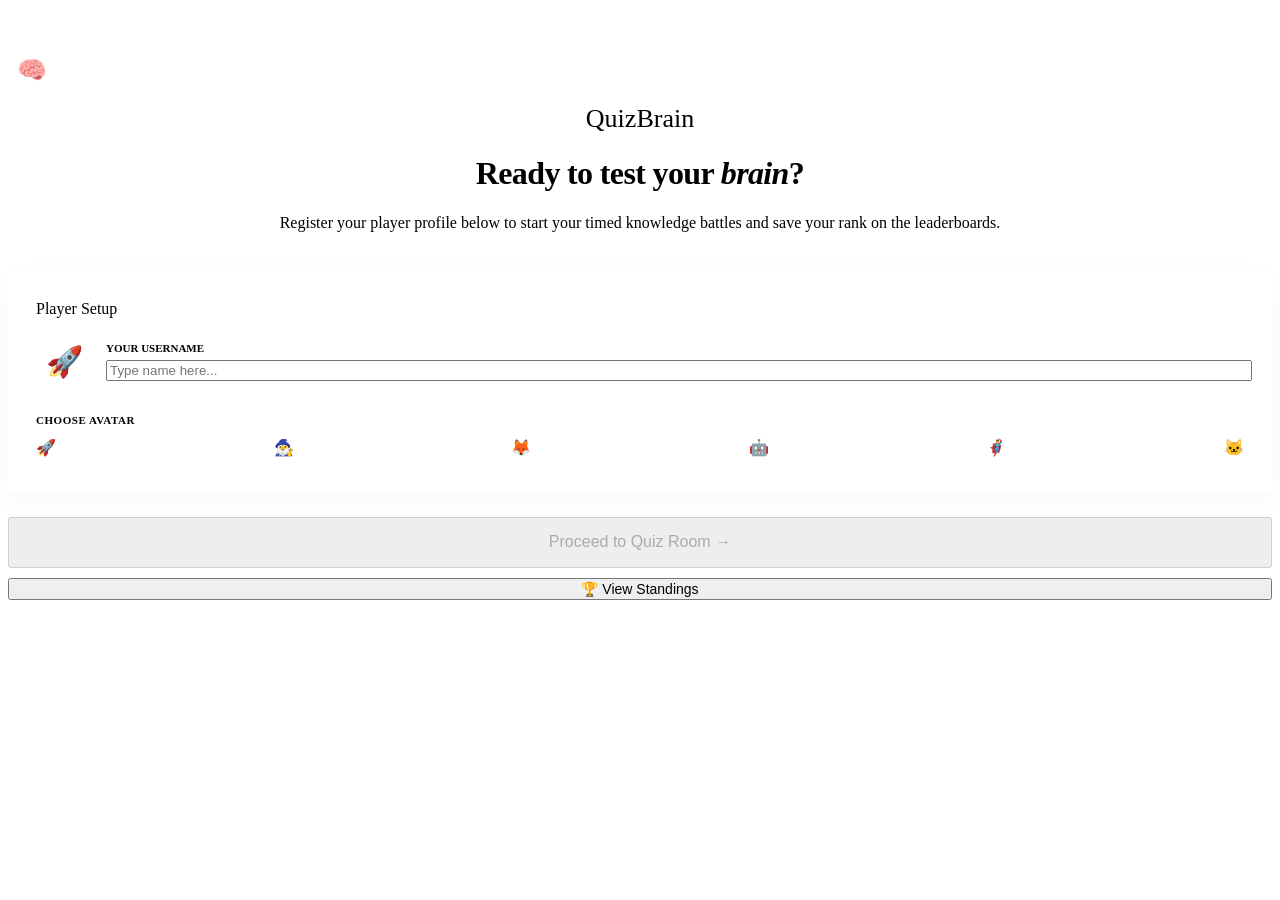
==== index.html @ e69dcc2c "index file" ====
<!DOCTYPE html>
<html lang="en">
<head>
  <meta charset="UTF-8" />
  <meta name="viewport" content="width=device-width, initial-scale=1.0" />
  <title>Welcome to QuizBrain</title>
  <link rel="preconnect" href="https://fonts.googleapis.com" />
  <link href="https://fonts.googleapis.com/css2?family=Sora:wght@400;500;600;700&display=swap" rel="stylesheet" />
  <link rel="stylesheet" href="style.css" />
</head>
<body>
  <div class="container" style="padding-top: 3rem;">
    <div style="text-align: center; margin-bottom: 2.5rem;">
      <div class="brand" style="justify-content: center; margin-bottom: 1rem;">
        <div class="brand-icon" style="width: 48px; height: 48px; font-size: 24px; border-radius: 12px;">🧠</div>
        <span class="brand-name" style="font-size: 26px;">QuizBrain</span>
      </div>
      <h1 class="hero-title" style="font-size: 32px; letter-spacing: -0.02em;">Ready to test your <em>brain</em>?</h1>
      <p class="hero-sub">Register your player profile below to start your timed knowledge battles and save your rank on the leaderboards.</p>
    </div>

    <div class="player-profile-card" style="background: var(--surface); border: 1.5px solid var(--border); border-radius: var(--radius); padding: 1.75rem; margin-bottom: 1.5rem; box-shadow: 0 8px 30px rgba(0,0,0,0.03);">
      <div class="section-label" style="margin-bottom: 1rem;">Player Setup</div>
      
      <div style="display: flex; gap: 14px; align-items: center; margin-bottom: 1.5rem;">
        <div id="selected-avatar-preview" style="font-size: 30px; width: 56px; height: 56px; border-radius: 12px; background: var(--bg); display: flex; align-items: center; justify-content: center; border: 1.5px solid var(--border); transition: background 0.15s;">🚀</div>
        <div style="flex: 1;">
          <label for="player-username" style="display: block; font-size: 11px; font-weight: 600; text-transform: uppercase; color: var(--text-secondary); margin-bottom: 6px;">Your Username</label>
          <input type="text" id="player-username" class="username-input" placeholder="Type name here..." style="width: 100%;" maxlength="15" oninput="validateInput()">
        </div>
      </div>

      <div style="font-size: 11px; font-weight: 600; text-transform: uppercase; letter-spacing: 0.05em; color: var(--text-secondary); margin-bottom: 0.75rem;">Choose Avatar</div>
      <div style="display: flex; gap: 8px; justify-content: space-between; margin-bottom: 0.5rem;">
        <span class="avatar-option active" data-avatar="🚀" onclick="selectAvatar('🚀')">🚀</span>
        <span class="avatar-option" data-avatar="🧙‍♂️" onclick="selectAvatar('🧙‍♂️')">🧙‍♂️</span>
        <span class="avatar-option" data-avatar="🦊" onclick="selectAvatar('🦊')">🦊</span>
        <span class="avatar-option" data-avatar="🤖" onclick="selectAvatar('🤖')">🤖</span>
        <span class="avatar-option" data-avatar="🦸‍♂️" onclick="selectAvatar('🦸‍♂️')">🦸‍♂️</span>
        <span class="avatar-option" data-avatar="🐱" onclick="selectAvatar('🐱')">🐱</span>
      </div>
    </div>

    <div style="text-align: center;">
      <button class="btn-primary" id="proceed-btn" style="width: 100%; justify-content: center; padding: 0.9rem; font-size: 16px;" onclick="registerPlayer()" disabled>
        Proceed to Quiz Room →
      </button>
      <button class="btn-outline" style="width: 100%; justify-content: center; margin-top: 10px; font-size: 14px;" onclick="location.href='leaderboard.html'">
        🏆 View Standings
      </button>
    </div>
  </div>

  <script>
    let selectedAvatar = '🚀';

    function selectAvatar(emoji) {
      selectedAvatar = emoji;
      document.querySelectorAll('.avatar-option').forEach(el => {
        if (el.getAttribute('data-avatar') === emoji) {
          el.classList.add('active');
        } else {
          el.classList.remove('active');
        }
      });
      const preview = document.getElementById('selected-avatar-preview');
      if (preview) preview.textContent = emoji;
    }

    function validateInput() {
      const username = document.getElementById('player-username').value.trim();
      const proceedBtn = document.getElementById('proceed-btn');
      proceedBtn.disabled = (username.length === 0);
    }

    function registerPlayer() {
      const usernameInput = document.getElementById('player-username');
      const username = usernameInput.value.trim();
      if (!username) {
        usernameInput.classList.add('shake');
        setTimeout(() => usernameInput.classList.remove('shake'), 400);
        return;
      }

      // Store player profile details
      const playerProfile = {
        name: username,
        avatar: selectedAvatar
      };
      
      localStorage.setItem('quizbrain_current_player', JSON.stringify(playerProfile));
      localStorage.setItem('quizbrain_last_username', username);
      localStorage.setItem('quizbrain_last_avatar', selectedAvatar);

      // Redirect to play room
      location.href = 'quiz.html';
    }

    // On startup
    window.onload = function() {
      const savedUser = localStorage.getItem('quizbrain_last_username') || '';
      const savedAvatar = localStorage.getItem('quizbrain_last_avatar') || '🚀';
      
      if (savedUser) {
        document.getElementById('player-username').value = savedUser;
        validateInput();
      }
      selectAvatar(savedAvatar);
    };
  </script>
</body>
</html>
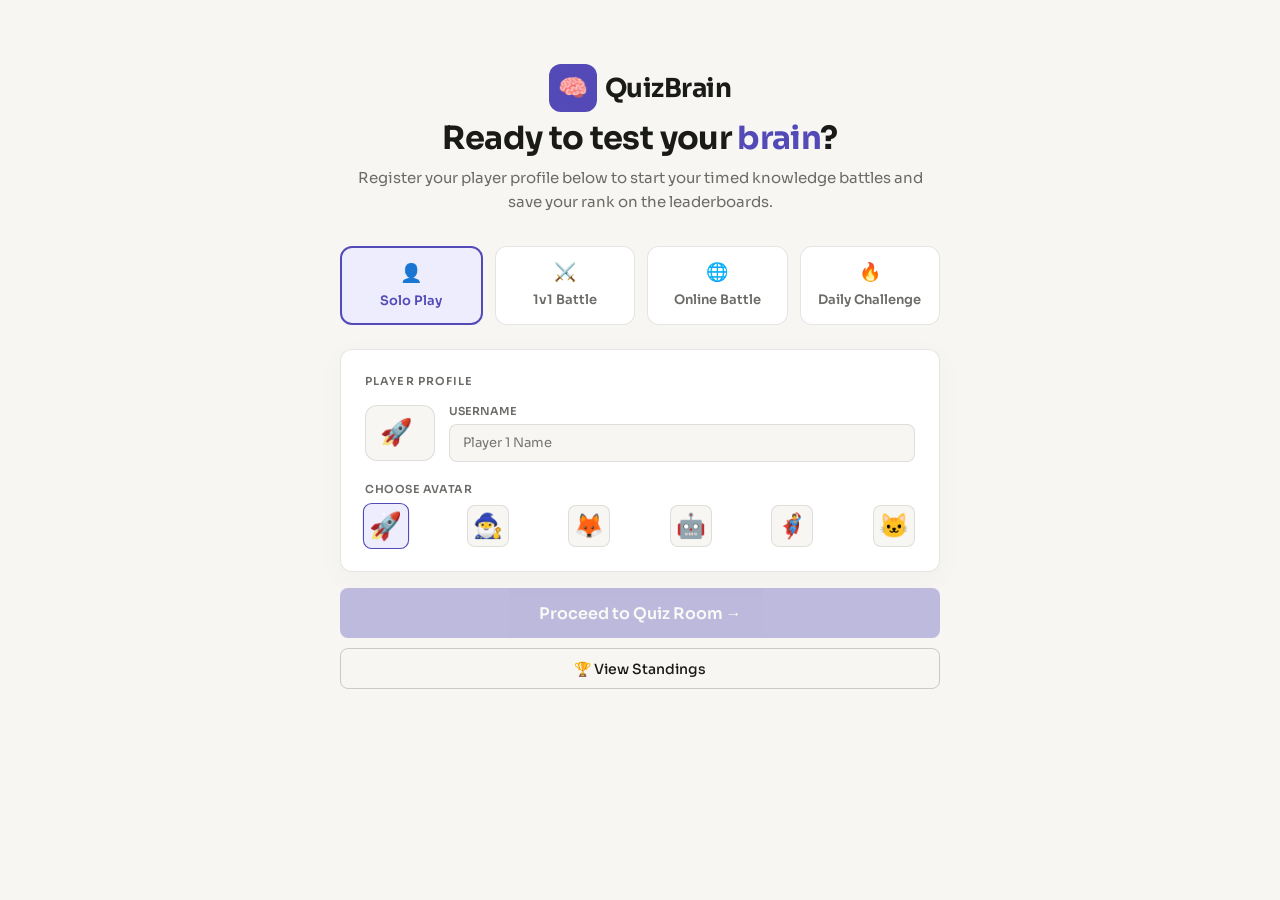
==== commit 32afb63d: "online quiz and daily challenge" ====
--- a/index.html
+++ b/index.html
@@ -9,35 +9,100 @@
   <link rel="stylesheet" href="style.css" />
 </head>
 <body>
-  <div class="container" style="padding-top: 3rem;">
-    <div style="text-align: center; margin-bottom: 2.5rem;">
-      <div class="brand" style="justify-content: center; margin-bottom: 1rem;">
+  <div class="container" style="padding-top: 2rem;">
+    <div style="text-align: center; margin-bottom: 2rem;">
+      <div class="brand" style="justify-content: center; margin-bottom: 0.5rem;">
         <div class="brand-icon" style="width: 48px; height: 48px; font-size: 24px; border-radius: 12px;">🧠</div>
         <span class="brand-name" style="font-size: 26px;">QuizBrain</span>
       </div>
       <h1 class="hero-title" style="font-size: 32px; letter-spacing: -0.02em;">Ready to test your <em>brain</em>?</h1>
-      <p class="hero-sub">Register your player profile below to start your timed knowledge battles and save your rank on the leaderboards.</p>
-    </div>
-
-    <div class="player-profile-card" style="background: var(--surface); border: 1.5px solid var(--border); border-radius: var(--radius); padding: 1.75rem; margin-bottom: 1.5rem; box-shadow: 0 8px 30px rgba(0,0,0,0.03);">
-      <div class="section-label" style="margin-bottom: 1rem;">Player Setup</div>
-      
-      <div style="display: flex; gap: 14px; align-items: center; margin-bottom: 1.5rem;">
-        <div id="selected-avatar-preview" style="font-size: 30px; width: 56px; height: 56px; border-radius: 12px; background: var(--bg); display: flex; align-items: center; justify-content: center; border: 1.5px solid var(--border); transition: background 0.15s;">🚀</div>
+      <p class="hero-sub" id="hero-sub">Register your player profile below to start your timed knowledge battles and save your rank on the leaderboards.</p>
+    </div>
+
+    <!-- GAME MODE SELECTOR -->
+    <div class="mode-selector">
+      <button class="mode-btn active" id="mode-solo" onclick="setGameMode('solo')">
+        <span style="font-size: 18px;">👤</span>
+        <span style="margin-top:2px;">Solo Play</span>
+      </button>
+      <button class="mode-btn" id="mode-battle" onclick="setGameMode('battle')">
+        <span style="font-size: 18px;">⚔️</span>
+        <span style="margin-top:2px;">1v1 Battle</span>
+      </button>
+      <button class="mode-btn" id="mode-online" onclick="setGameMode('online')">
+        <span style="font-size: 18px;">🌐</span>
+        <span style="margin-top:2px;">Online Battle</span>
+      </button>
+      <button class="mode-btn" id="mode-daily" onclick="setGameMode('daily')">
+        <span style="font-size: 18px;">🔥</span>
+        <span style="margin-top:2px;">Daily Challenge</span>
+      </button>
+    </div>
+
+    <!-- DAILY CHALLENGE SPECIAL CARD -->
+    <div id="daily-challenge-card" style="display: none; background: linear-gradient(135deg, var(--purple-light), var(--coral-light)); border: 2px solid var(--purple); border-radius: var(--radius); padding: 1.5rem; margin-bottom: 1.5rem; box-shadow: 0 8px 30px rgba(83, 74, 183, 0.08); position: relative; overflow: hidden;">
+      <div class="daily-floating-emoji">🔥</div>
+      <div style="display:flex; justify-content:space-between; align-items:flex-start; margin-bottom:0.75rem; position: relative; z-index: 2;">
+        <span style="font-size: 11px; font-weight: 700; text-transform: uppercase; letter-spacing: 0.08em; color: var(--purple-dark); background: rgba(83, 74, 183, 0.15); padding: 4px 10px; border-radius: 20px;">Today's Challenge</span>
+        <span id="daily-status-badge" class="status-badge available">🟢 Available</span>
+      </div>
+      <h3 style="font-size: 18px; font-weight: 700; color: var(--text); margin-bottom: 0.5rem; position: relative; z-index: 2;" id="daily-card-title">Loading Daily Challenge...</h3>
+      <p style="font-size: 12px; color: var(--text-secondary); line-height: 1.45; margin-bottom: 1rem; position: relative; z-index: 2;">Test your brain in today's locked daily battle! 5 specific questions. Only one attempt is permitted. Scores will be posted to the standings.</p>
+      
+      <div id="daily-stats-summary" style="display:none; background:rgba(255,255,255,0.7); border-radius:var(--radius-sm); padding:0.75rem; border:1px solid var(--border); font-size:12px; position: relative; z-index: 2;">
+        <!-- Daily challenge results will be shown here if completed -->
+      </div>
+    </div>
+
+    <!-- PLAYER 1 PROFILE CARD -->
+    <div class="player-profile-card" id="p1-card" style="background: var(--surface); border: 1.5px solid var(--border); border-radius: var(--radius); padding: 1.5rem; margin-bottom: 1rem; box-shadow: 0 8px 30px rgba(0,0,0,0.03);">
+      <div class="section-label" id="p1-label" style="margin-bottom: 1rem;">Player Profile</div>
+      
+      <div style="display: flex; gap: 14px; align-items: center; margin-bottom: 1.25rem;">
+        <div id="p1-avatar-preview" style="font-size: 26px; min-width: 56px; height: 56px; padding: 0 14px; border-radius: 12px; background: var(--bg); display: flex; align-items: center; justify-content: center; gap: 8px; border: 1.5px solid var(--border); transition: all 0.15s; font-weight: 600;">
+          <span id="p1-preview-emoji">🚀</span>
+          <span id="p1-preview-name" style="color: var(--purple); font-size: 14px;"></span>
+        </div>
         <div style="flex: 1;">
-          <label for="player-username" style="display: block; font-size: 11px; font-weight: 600; text-transform: uppercase; color: var(--text-secondary); margin-bottom: 6px;">Your Username</label>
-          <input type="text" id="player-username" class="username-input" placeholder="Type name here..." style="width: 100%;" maxlength="15" oninput="validateInput()">
+          <label for="p1-username" style="display: block; font-size: 11px; font-weight: 600; text-transform: uppercase; color: var(--text-secondary); margin-bottom: 6px;">Username</label>
+          <input type="text" id="p1-username" class="username-input" placeholder="Player 1 Name" style="width: 100%;" maxlength="15" oninput="validateInput()">
         </div>
       </div>
 
-      <div style="font-size: 11px; font-weight: 600; text-transform: uppercase; letter-spacing: 0.05em; color: var(--text-secondary); margin-bottom: 0.75rem;">Choose Avatar</div>
-      <div style="display: flex; gap: 8px; justify-content: space-between; margin-bottom: 0.5rem;">
-        <span class="avatar-option active" data-avatar="🚀" onclick="selectAvatar('🚀')">🚀</span>
-        <span class="avatar-option" data-avatar="🧙‍♂️" onclick="selectAvatar('🧙‍♂️')">🧙‍♂️</span>
-        <span class="avatar-option" data-avatar="🦊" onclick="selectAvatar('🦊')">🦊</span>
-        <span class="avatar-option" data-avatar="🤖" onclick="selectAvatar('🤖')">🤖</span>
-        <span class="avatar-option" data-avatar="🦸‍♂️" onclick="selectAvatar('🦸‍♂️')">🦸‍♂️</span>
-        <span class="avatar-option" data-avatar="🐱" onclick="selectAvatar('🐱')">🐱</span>
+      <div style="font-size: 11px; font-weight: 600; text-transform: uppercase; letter-spacing: 0.05em; color: var(--text-secondary); margin-bottom: 0.6rem;">Choose Avatar</div>
+      <div style="display: flex; gap: 8px; justify-content: space-between;">
+        <span class="avatar-option p1-opt active" data-avatar="🚀" onclick="selectAvatar(1, '🚀')">🚀</span>
+        <span class="avatar-option p1-opt" data-avatar="🧙‍♂️" onclick="selectAvatar(1, '🧙‍♂️')">🧙‍♂️</span>
+        <span class="avatar-option p1-opt" data-avatar="🦊" onclick="selectAvatar(1, '🦊')">🦊</span>
+        <span class="avatar-option p1-opt" data-avatar="🤖" onclick="selectAvatar(1, '🤖')">🤖</span>
+        <span class="avatar-option p1-opt" data-avatar="🦸‍♂️" onclick="selectAvatar(1, '🦸‍♂️')">🦸‍♂️</span>
+        <span class="avatar-option p1-opt" data-avatar="🐱" onclick="selectAvatar(1, '🐱')">🐱</span>
+      </div>
+    </div>
+
+    <!-- PLAYER 2 PROFILE CARD -->
+    <div class="player-profile-card" id="p2-card" style="display: none; background: var(--surface); border: 1.5px solid var(--border); border-radius: var(--radius); padding: 1.5rem; margin-bottom: 1.5rem; box-shadow: 0 8px 30px rgba(0,0,0,0.03);">
+      <div class="section-label" style="margin-bottom: 1rem; color: var(--coral);">Player 2 Profile</div>
+      
+      <div style="display: flex; gap: 14px; align-items: center; margin-bottom: 1.25rem;">
+        <div id="p2-avatar-preview" style="font-size: 26px; min-width: 56px; height: 56px; padding: 0 14px; border-radius: 12px; background: var(--bg); display: flex; align-items: center; justify-content: center; gap: 8px; border: 1.5px solid var(--border); transition: all 0.15s; font-weight: 600;">
+          <span id="p2-preview-emoji">🦊</span>
+          <span id="p2-preview-name" style="color: var(--coral); font-size: 14px;"></span>
+        </div>
+        <div style="flex: 1;">
+          <label for="p2-username" style="display: block; font-size: 11px; font-weight: 600; text-transform: uppercase; color: var(--text-secondary); margin-bottom: 6px;">Username</label>
+          <input type="text" id="p2-username" class="username-input" placeholder="Player 2 Name" style="width: 100%;" maxlength="15" oninput="validateInput()">
+        </div>
+      </div>
+
+      <div style="font-size: 11px; font-weight: 600; text-transform: uppercase; letter-spacing: 0.05em; color: var(--text-secondary); margin-bottom: 0.6rem;">Choose Avatar</div>
+      <div style="display: flex; gap: 8px; justify-content: space-between;">
+        <span class="avatar-option p2-opt" data-avatar="🚀" onclick="selectAvatar(2, '🚀')">🚀</span>
+        <span class="avatar-option p2-opt" data-avatar="🧙‍♂️" onclick="selectAvatar(2, '🧙‍♂️')">🧙‍♂️</span>
+        <span class="avatar-option p2-opt active" data-avatar="🦊" onclick="selectAvatar(2, '🦊')">🦊</span>
+        <span class="avatar-option p2-opt" data-avatar="🤖" onclick="selectAvatar(2, '🤖')">🤖</span>
+        <span class="avatar-option p2-opt" data-avatar="🦸‍♂️" onclick="selectAvatar(2, '🦸‍♂️')">🦸‍♂️</span>
+        <span class="avatar-option p2-opt" data-avatar="🐱" onclick="selectAvatar(2, '🐱')">🐱</span>
       </div>
     </div>
 
@@ -52,60 +117,268 @@
   </div>
 
   <script>
-    let selectedAvatar = '🚀';
-
-    function selectAvatar(emoji) {
-      selectedAvatar = emoji;
-      document.querySelectorAll('.avatar-option').forEach(el => {
-        if (el.getAttribute('data-avatar') === emoji) {
-          el.classList.add('active');
+    let gameMode = 'solo';
+    let p1Avatar = '🚀';
+    let p2Avatar = '🦊';
+
+    const TOPICS = [
+      { id:'ai',          name:'AI Quiz',         icon:'🤖', category:'general' },
+      { id:'movies',      name:'Movie Quiz',       icon:'🎬', category:'general' },
+      { id:'coding',      name:'Web Coding',       icon:'💻', category:'general' },
+      { id:'anime',       name:'Anime Quiz',       icon:'⚡', category:'general' },
+      { id:'python',      name:'Python',           icon:'🐍', category:'programming' },
+      { id:'ml',          name:'Machine Learning', icon:'📊', category:'programming' },
+      { id:'deeplearning',name:'Deep Learning',    icon:'🧬', category:'programming' },
+      { id:'neural',      name:'Neural Networks',  icon:'🕸️', category:'programming' },
+      { id:'oop',         name:'OOP Concepts',     icon:'🏗️', category:'programming' },
+      { id:'cpp',         name:'C++ Quiz',         icon:'⚙️', category:'programming' },
+      { id:'git',         name:'Git',              icon:'🔀', category:'programming' },
+      { id:'github',      name:'GitHub',           icon:'🐙', category:'programming' },
+      { id:'html',        name:'HTML5',            icon:'🌐', category:'programming' },
+      { id:'css',         name:'CSS3',             icon:'🎨', category:'programming' },
+      { id:'java',        name:'Java',             icon:'☕', category:'programming' },
+      { id:'linux',       name:'Linux',            icon:'🐧', category:'programming' },
+    ];
+
+    function getLocalDateString() {
+      const now = new Date();
+      const yyyy = now.getFullYear();
+      const mm = String(now.getMonth() + 1).padStart(2, '0');
+      const dd = String(now.getDate()).padStart(2, '0');
+      return `${yyyy}-${mm}-${dd}`;
+    }
+
+    function hasCompletedDailyToday() {
+      const attempts = JSON.parse(localStorage.getItem('quizbrain_daily_attempts')) || {};
+      const todayStr = getLocalDateString();
+      return !!attempts[todayStr];
+    }
+
+    function getDailyChallengeParams() {
+      const dateStr = getLocalDateString();
+      
+      let hash = 0;
+      for (let i = 0; i < dateStr.length; i++) {
+        hash = dateStr.charCodeAt(i) + ((hash << 5) - hash);
+      }
+      
+      const topicIdx = Math.abs(hash) % TOPICS.length;
+      const topic = TOPICS[topicIdx];
+      
+      const difficulties = ['easy', 'medium', 'hard'];
+      const diffIdx = Math.abs(hash >> 3) % difficulties.length;
+      const difficulty = difficulties[diffIdx];
+      
+      return {
+        date: dateStr,
+        topic: topic,
+        difficulty: difficulty
+      };
+    }
+
+    function initDailyChallengeLobby() {
+      const params = getDailyChallengeParams();
+      const cardTitle = document.getElementById('daily-card-title');
+      const statusBadge = document.getElementById('daily-status-badge');
+      const statsSummary = document.getElementById('daily-stats-summary');
+      
+      const diffEmojis = { easy: '🟢 Easy', medium: '🟡 Medium', hard: '🔴 Hard' };
+      if (cardTitle) {
+        cardTitle.textContent = `${params.topic.icon} ${params.topic.name} Challenge`;
+      }
+      
+      const attempts = JSON.parse(localStorage.getItem('quizbrain_daily_attempts')) || {};
+      const todayStr = getLocalDateString();
+      
+      if (attempts[todayStr]) {
+        const attempt = attempts[todayStr];
+        if (statusBadge) {
+          statusBadge.className = 'status-badge completed';
+          statusBadge.textContent = '🔒 Completed';
+        }
+        if (statsSummary) {
+          statsSummary.style.display = 'block';
+          statsSummary.innerHTML = `
+            <div style="font-weight:700; color:var(--purple); margin-bottom:4px;">📊 Your Result Today:</div>
+            <div style="display:flex; justify-content:space-between; color:var(--text-secondary);">
+              <span>Score: <strong>${attempt.score}/5</strong></span>
+              <span>Streak: <strong>🔥 ${attempt.maxStreak}</strong></span>
+              <span>Time: <strong>⏱️ ${attempt.totalTime}s</strong></span>
+            </div>
+          `;
+        }
+      } else {
+        if (statusBadge) {
+          statusBadge.className = 'status-badge available';
+          statusBadge.textContent = '🟢 Available';
+        }
+        if (statsSummary) {
+          statsSummary.style.display = 'block';
+          statsSummary.innerHTML = `
+            <div style="font-weight:600; color:var(--purple-dark);">📅 Today's Match:</div>
+            <div style="display:flex; justify-content:space-between; margin-top:2px;">
+              <span>Category: <strong>${params.topic.category === 'programming' ? '💻 Programming' : '🌐 General'}</strong></span>
+              <span>Difficulty: <strong>${diffEmojis[params.difficulty]}</strong></span>
+            </div>
+          `;
+        }
+      }
+    }
+
+    function setGameMode(mode) {
+      gameMode = mode;
+      document.getElementById('mode-solo').classList.toggle('active', mode === 'solo');
+      document.getElementById('mode-battle').classList.toggle('active', mode === 'battle');
+      document.getElementById('mode-online').classList.toggle('active', mode === 'online');
+      document.getElementById('mode-daily').classList.toggle('active', mode === 'daily');
+      
+      document.getElementById('p2-card').style.display = (mode === 'battle' ? 'block' : 'none');
+      document.getElementById('p1-label').textContent = (mode === 'battle' ? 'Player 1 Profile' : 'Player Profile');
+      
+      const dailyCard = document.getElementById('daily-challenge-card');
+      if (dailyCard) {
+        dailyCard.style.display = (mode === 'daily' ? 'block' : 'none');
+      }
+      
+      validateInput();
+    }
+
+    function selectAvatar(playerNum, emoji) {
+      if (playerNum === 1) {
+        p1Avatar = emoji;
+        document.querySelectorAll('.p1-opt').forEach(el => {
+          el.classList.toggle('active', el.getAttribute('data-avatar') === emoji);
+        });
+        const previewEmoji = document.getElementById('p1-preview-emoji');
+        if (previewEmoji) previewEmoji.textContent = emoji;
+      } else {
+        p2Avatar = emoji;
+        document.querySelectorAll('.p2-opt').forEach(el => {
+          el.classList.toggle('active', el.getAttribute('data-avatar') === emoji);
+        });
+        const previewEmoji = document.getElementById('p2-preview-emoji');
+        if (previewEmoji) previewEmoji.textContent = emoji;
+      }
+    }
+
+    function validateInput() {
+      const p1Name = document.getElementById('p1-username').value.trim();
+      const p2Name = document.getElementById('p2-username').value.trim();
+      const proceedBtn = document.getElementById('proceed-btn');
+      
+      document.getElementById('p1-preview-name').textContent = p1Name;
+      document.getElementById('p2-preview-name').textContent = p2Name;
+      
+      if (gameMode === 'solo') {
+        proceedBtn.disabled = (p1Name.length === 0);
+        if (p1Name.length > 0) {
+          proceedBtn.textContent = `Proceed to Quiz Room as ${p1Name} →`;
         } else {
-          el.classList.remove('active');
-        }
-      });
-      const preview = document.getElementById('selected-avatar-preview');
-      if (preview) preview.textContent = emoji;
-    }
-
-    function validateInput() {
-      const username = document.getElementById('player-username').value.trim();
-      const proceedBtn = document.getElementById('proceed-btn');
-      proceedBtn.disabled = (username.length === 0);
+          proceedBtn.textContent = `Proceed to Quiz Room →`;
+        }
+      } else if (gameMode === 'online') {
+        proceedBtn.disabled = (p1Name.length === 0);
+        if (p1Name.length > 0) {
+          proceedBtn.textContent = `Proceed to Online Room as ${p1Name} →`;
+        } else {
+          proceedBtn.textContent = `Proceed to Online Room →`;
+        }
+      } else if (gameMode === 'daily') {
+        const completed = hasCompletedDailyToday();
+        proceedBtn.disabled = (p1Name.length === 0 || completed);
+        if (completed) {
+          proceedBtn.textContent = `Already Attempted Today 🔒`;
+        } else if (p1Name.length > 0) {
+          proceedBtn.textContent = `Start Daily Challenge as ${p1Name}! 🔥`;
+        } else {
+          proceedBtn.textContent = `Fill username to start 🔥`;
+        }
+      } else {
+        proceedBtn.disabled = (p1Name.length === 0 || p2Name.length === 0);
+        if (p1Name.length > 0 && p2Name.length > 0) {
+          proceedBtn.textContent = `Start 1v1 Battle: ${p1Name} vs ${p2Name}! ⚔️`;
+        } else {
+          proceedBtn.textContent = `Fill both profiles to Battle ⚔️`;
+        }
+      }
     }
 
     function registerPlayer() {
-      const usernameInput = document.getElementById('player-username');
-      const username = usernameInput.value.trim();
-      if (!username) {
-        usernameInput.classList.add('shake');
-        setTimeout(() => usernameInput.classList.remove('shake'), 400);
+      const p1Input = document.getElementById('p1-username');
+      const p1Name = p1Input.value.trim();
+      if (!p1Name) {
+        p1Input.classList.add('shake');
+        setTimeout(() => p1Input.classList.remove('shake'), 400);
         return;
       }
-
-      // Store player profile details
-      const playerProfile = {
-        name: username,
-        avatar: selectedAvatar
+      
+      let session = {
+        mode: gameMode,
+        p1: { name: p1Name, avatar: p1Avatar }
       };
-      
-      localStorage.setItem('quizbrain_current_player', JSON.stringify(playerProfile));
-      localStorage.setItem('quizbrain_last_username', username);
-      localStorage.setItem('quizbrain_last_avatar', selectedAvatar);
-
-      // Redirect to play room
-      location.href = 'quiz.html';
+
+      localStorage.setItem('quizbrain_last_username', p1Name);
+      localStorage.setItem('quizbrain_last_avatar', p1Avatar);
+
+      if (gameMode === 'battle') {
+        const p2Input = document.getElementById('p2-username');
+        const p2Name = p2Input.value.trim();
+        if (!p2Name) {
+          p2Input.classList.add('shake');
+          setTimeout(() => p2Input.classList.remove('shake'), 400);
+          return;
+        }
+        session.p2 = { name: p2Name, avatar: p2Avatar };
+        localStorage.setItem('quizbrain_last_username2', p2Name);
+        localStorage.setItem('quizbrain_last_avatar2', p2Avatar);
+      }
+
+      localStorage.setItem('quizbrain_current_player', JSON.stringify(session));
+
+      // Auto-forward any join query code
+      const urlParams = new URLSearchParams(window.location.search);
+      const joinRoom = urlParams.get('join');
+      if (joinRoom) {
+        location.href = `quiz.html?join=${joinRoom}`;
+      } else {
+        location.href = 'quiz.html';
+      }
     }
 
     // On startup
     window.onload = function() {
       const savedUser = localStorage.getItem('quizbrain_last_username') || '';
       const savedAvatar = localStorage.getItem('quizbrain_last_avatar') || '🚀';
+      const savedUser2 = localStorage.getItem('quizbrain_last_username2') || '';
+      const savedAvatar2 = localStorage.getItem('quizbrain_last_avatar2') || '🦊';
       
       if (savedUser) {
-        document.getElementById('player-username').value = savedUser;
-        validateInput();
-      }
-      selectAvatar(savedAvatar);
+        document.getElementById('p1-username').value = savedUser;
+      }
+      if (savedUser2) {
+        document.getElementById('p2-username').value = savedUser2;
+      }
+      
+      selectAvatar(1, savedAvatar);
+      selectAvatar(2, savedAvatar2);
+      
+      initDailyChallengeLobby();
+
+      const urlParams = new URLSearchParams(window.location.search);
+      const joinRoom = urlParams.get('join');
+      if (joinRoom) {
+        setGameMode('online');
+        const sub = document.getElementById('hero-sub');
+        if (sub) {
+          sub.innerHTML = `You have been invited to an Online Battle! Register your username below to join Room: <strong style="color:var(--purple);">${joinRoom}</strong>`;
+        }
+      } else if (savedUser) {
+        const sub = document.getElementById('hero-sub');
+        if (sub) {
+          sub.innerHTML = `Welcome back, <strong style="color:var(--purple);">${savedUser}</strong>! Adjust your profile details below or start playing right away.`;
+        }
+      }
+      validateInput();
     };
   </script>
 </body>
--- a/style.css
+++ b/style.css
@@ -0,0 +1,632 @@
+*, *::before, *::after { box-sizing: border-box; margin: 0; padding: 0; }
+
+:root {
+  --purple: #534AB7;
+  --purple-light: #EEEDFE;
+  --purple-dark: #3C3489;
+  --green: #3B6D11;
+  --green-light: #EAF3DE;
+  --red: #A32D2D;
+  --red-light: #FCEBEB;
+  --amber: #854F0B;
+  --amber-light: #FAEEDA;
+  --teal: #0F6E56;
+  --teal-light: #E1F5EE;
+  --coral: #993C1D;
+  --coral-light: #FAECE7;
+  --bg: #F7F6F2;
+  --surface: #FFFFFF;
+  --border: rgba(0,0,0,0.1);
+  --border-md: rgba(0,0,0,0.18);
+  --text: #1a1a18;
+  --text-secondary: #6b6b67;
+  --radius: 12px;
+  --radius-sm: 8px;
+}
+
+@media (prefers-color-scheme: dark) {
+  :root {
+    --bg: #18181A;
+    --surface: #242428;
+    --border: rgba(255,255,255,0.1);
+    --border-md: rgba(255,255,255,0.18);
+    --text: #F0EFE8;
+    --text-secondary: #8a8a86;
+    --purple-light: #2a2660;
+    --green-light: #1a2e0a;
+    --red-light: #2e1010;
+    --amber-light: #2a1a04;
+    --teal-light: #062e22;
+    --coral-light: #2e1408;
+  }
+}
+
+body {
+  font-family: 'Sora', sans-serif;
+  background: var(--bg);
+  color: var(--text);
+  min-height: 100vh;
+  display: flex;
+  justify-content: center;
+  align-items: flex-start;
+  padding: 2rem 1rem 4rem;
+}
+
+.container { width: 100%; max-width: 600px; }
+.screen { display: none; }
+.screen.active { display: block; }
+
+/* ── HOME ── */
+.brand {
+  display: flex; align-items: center; gap: 8px; margin-bottom: 2rem;
+}
+.brand-icon {
+  width: 36px; height: 36px; background: var(--purple); border-radius: 10px;
+  display: flex; align-items: center; justify-content: center; font-size: 18px;
+}
+.brand-name { font-size: 20px; font-weight: 700; color: var(--text); letter-spacing: -0.02em; }
+
+.hero-title {
+  font-size: 36px; font-weight: 700; line-height: 1.15;
+  letter-spacing: -0.03em; margin-bottom: 0.6rem;
+}
+.hero-title em { font-style: normal; color: var(--purple); }
+.hero-sub {
+  font-size: 15px; color: var(--text-secondary); margin-bottom: 2rem; line-height: 1.6;
+}
+
+.section-label {
+  font-size: 11px; font-weight: 600; text-transform: uppercase;
+  letter-spacing: 0.1em; color: var(--text-secondary); margin-bottom: 0.75rem;
+}
+
+/* Category tabs */
+.category-tabs {
+  display: flex; gap: 8px; margin-bottom: 1rem; flex-wrap: wrap;
+}
+.cat-tab {
+  padding: 5px 14px; border-radius: 20px; border: 1.5px solid var(--border);
+  background: var(--surface); font-family: 'Sora', sans-serif;
+  font-size: 12px; font-weight: 600; color: var(--text-secondary);
+  cursor: pointer; transition: all 0.15s;
+}
+.cat-tab:hover { border-color: var(--border-md); color: var(--text); }
+.cat-tab.active { background: var(--purple); border-color: var(--purple); color: #fff; }
+
+.topics-grid {
+  display: grid; grid-template-columns: 1fr 1fr; gap: 12px; margin-bottom: 2rem;
+}
+
+.topic-card {
+  background: var(--surface); border: 1.5px solid var(--border);
+  border-radius: var(--radius); padding: 1.1rem 1rem; cursor: pointer;
+  transition: border-color 0.15s, transform 0.12s, box-shadow 0.12s;
+}
+.topic-card:hover { transform: translateY(-2px); border-color: var(--border-md); }
+.topic-card.selected { border: 2px solid var(--purple); }
+.topic-card.selected .topic-icon-wrap { background: var(--purple-light); }
+
+.topic-icon-wrap {
+  width: 40px; height: 40px; border-radius: 10px; background: var(--bg);
+  display: flex; align-items: center; justify-content: center;
+  font-size: 20px; margin-bottom: 0.75rem; transition: background 0.15s;
+}
+.topic-name { font-size: 14px; font-weight: 600; margin-bottom: 2px; }
+.topic-meta { font-size: 12px; color: var(--text-secondary); }
+.topic-tag {
+  display: inline-block; margin-top: 5px; font-size: 10px; font-weight: 600;
+  padding: 2px 7px; border-radius: 10px; text-transform: uppercase; letter-spacing: 0.05em;
+}
+.tag-general { background: var(--purple-light); color: var(--purple-dark); }
+.tag-programming { background: var(--teal-light); color: var(--teal); }
+
+.difficulty-row {
+  display: flex; gap: 8px; margin-bottom: 2rem;
+}
+.diff-btn {
+  flex: 1; background: var(--surface); border: 1.5px solid var(--border);
+  border-radius: var(--radius-sm); padding: 0.6rem 0.5rem;
+  font-family: 'Sora', sans-serif; font-size: 13px; font-weight: 500;
+  color: var(--text-secondary); cursor: pointer; transition: all 0.15s; text-align: center;
+}
+.diff-btn:hover { border-color: var(--border-md); color: var(--text); }
+.diff-btn.selected { border: 2px solid var(--purple); color: var(--purple); background: var(--purple-light); }
+
+.start-row {
+  display: flex; align-items: center; justify-content: space-between; gap: 12px;
+}
+.hint-text { font-size: 13px; color: var(--text-secondary); }
+
+.btn-primary {
+  background: var(--purple); color: #fff; border: none; border-radius: var(--radius-sm);
+  padding: 0.7rem 1.6rem; font-family: 'Sora', sans-serif; font-size: 15px; font-weight: 600;
+  cursor: pointer; transition: opacity 0.15s, transform 0.12s;
+  display: inline-flex; align-items: center; gap: 6px;
+}
+.btn-primary:hover:not(:disabled) { opacity: 0.88; transform: translateY(-1px); }
+.btn-primary:active:not(:disabled) { transform: scale(0.97); }
+.btn-primary:disabled { opacity: 0.35; cursor: not-allowed; }
+
+.btn-outline {
+  background: transparent; color: var(--text); border: 1.5px solid var(--border-md);
+  border-radius: var(--radius-sm); padding: 0.65rem 1.25rem;
+  font-family: 'Sora', sans-serif; font-size: 14px; font-weight: 500;
+  cursor: pointer; transition: background 0.15s;
+  display: inline-flex; align-items: center; gap: 6px;
+}
+.btn-outline:hover { background: var(--bg); }
+
+/* ── QUIZ ── */
+.quiz-top {
+  display: flex; align-items: center; justify-content: space-between; margin-bottom: 1.25rem;
+}
+.topic-badge {
+  font-size: 12px; font-weight: 600; padding: 4px 12px;
+  border-radius: 20px; background: var(--purple-light); color: var(--purple-dark);
+}
+.timer-wrap { display: flex; align-items: center; gap: 8px; }
+.timer-ring-wrap { position: relative; width: 42px; height: 42px; }
+.timer-ring-wrap svg { position: absolute; inset: 0; transform: rotate(-90deg); }
+.timer-ring-bg { stroke: var(--border); fill: none; stroke-width: 3; }
+.timer-ring-fg { fill: none; stroke-width: 3; stroke-linecap: round; transition: stroke-dashoffset 1s linear, stroke 0.4s; }
+.timer-num {
+  position: absolute; inset: 0; display: flex; align-items: center; justify-content: center;
+  font-family: 'DM Mono', monospace; font-size: 13px; font-weight: 500; color: var(--text);
+}
+.timer-num.urgent { color: var(--red); }
+
+.progress-bar-wrap {
+  height: 3px; background: var(--border); border-radius: 2px; margin-bottom: 1.75rem; overflow: hidden;
+}
+.progress-bar { height: 3px; background: var(--purple); border-radius: 2px; transition: width 0.4s ease; }
+
+.q-label { font-size: 12px; color: var(--text-secondary); margin-bottom: 0.35rem; font-weight: 500; }
+.q-text { font-size: 19px; font-weight: 600; line-height: 1.45; letter-spacing: -0.01em; margin-bottom: 1.5rem; }
+
+.options { display: flex; flex-direction: column; gap: 10px; margin-bottom: 1.25rem; }
+
+.option-btn {
+  background: var(--surface); border: 1.5px solid var(--border); border-radius: var(--radius-sm);
+  padding: 0.8rem 1rem; text-align: left; font-family: 'Sora', sans-serif;
+  font-size: 14px; font-weight: 500; color: var(--text); cursor: pointer;
+  transition: border-color 0.12s, background 0.12s, transform 0.1s;
+  display: flex; align-items: center; gap: 12px;
+}
+.option-btn:hover:not(:disabled) { border-color: var(--purple); transform: translateX(3px); }
+.option-btn:disabled { cursor: default; }
+.option-btn.correct { background: var(--green-light); border-color: var(--green); color: var(--green); }
+.option-btn.wrong { background: var(--red-light); border-color: var(--red); color: var(--red); }
+
+.opt-letter {
+  width: 26px; height: 26px; border-radius: 6px; background: var(--bg);
+  font-size: 12px; font-weight: 700; font-family: 'DM Mono', monospace;
+  display: flex; align-items: center; justify-content: center;
+  flex-shrink: 0; color: var(--text-secondary); transition: background 0.15s, color 0.15s;
+}
+.option-btn.correct .opt-letter { background: var(--green); color: #fff; }
+.option-btn.wrong .opt-letter { background: var(--red); color: #fff; }
+
+.feedback-bar {
+  font-size: 14px; font-weight: 500; padding: 0.65rem 1rem;
+  border-radius: var(--radius-sm); margin-bottom: 1rem; line-height: 1.5;
+}
+.feedback-bar.correct { background: var(--green-light); color: var(--green); }
+.feedback-bar.wrong { background: var(--red-light); color: var(--red); }
+.feedback-bar.timeout { background: var(--amber-light); color: var(--amber); }
+
+.quiz-footer { display: flex; justify-content: flex-end; }
+
+/* ── RESULTS ── */
+.result-wrap { padding: 2rem 0; text-align: center; }
+.result-emoji { font-size: 60px; margin-bottom: 1rem; }
+.result-score { font-size: 52px; font-weight: 700; letter-spacing: -0.04em; color: var(--purple); margin-bottom: 0.2rem; }
+.result-topic { font-size: 14px; color: var(--text-secondary); margin-bottom: 0.4rem; }
+.result-msg { font-size: 18px; font-weight: 600; margin-bottom: 1.75rem; }
+
+.stats-grid {
+  display: grid; grid-template-columns: repeat(4, 1fr); gap: 10px;
+  max-width: 420px; margin: 0 auto 2rem;
+}
+.stat-card {
+  background: var(--surface); border: 1.5px solid var(--border);
+  border-radius: var(--radius-sm); padding: 0.75rem 0.5rem;
+}
+.stat-num { font-size: 22px; font-weight: 700; letter-spacing: -0.02em; }
+.stat-lbl { font-size: 11px; color: var(--text-secondary); margin-top: 2px; }
+.result-actions { display: flex; gap: 12px; justify-content: center; flex-wrap: wrap; }
+
+/* hidden utility */
+.hidden { display: none !important; }
+
+@keyframes fadeIn { from { opacity: 0; transform: translateY(6px); } to { opacity: 1; transform: translateY(0); } }
+.screen.active { animation: fadeIn 0.25s ease; }
+@keyframes shake { 0%,100%{transform:translateX(0)} 20%{transform:translateX(-5px)} 40%{transform:translateX(5px)} 60%{transform:translateX(-3px)} 80%{transform:translateX(3px)} }
+.shake { animation: shake 0.35s ease; }
+@keyframes pop { 0%{transform:scale(1)} 50%{transform:scale(1.06)} 100%{transform:scale(1)} }
+.pop { animation: pop 0.25s ease; }
+
+/* ── LEADERBOARD STYLES ── */
+.save-score-card {
+  background: var(--surface);
+  border: 1.5px solid var(--border);
+  border-radius: var(--radius);
+  padding: 1.25rem;
+  max-width: 420px;
+  margin: 0 auto 1.5rem;
+  text-align: left;
+}
+.save-score-card h3 {
+  font-size: 14px;
+  font-weight: 600;
+  margin-bottom: 0.5rem;
+}
+.save-score-card p {
+  font-size: 12px;
+  color: var(--text-secondary);
+  margin-bottom: 0.75rem;
+  line-height: 1.4;
+}
+.save-score-row {
+  display: flex;
+  gap: 8px;
+}
+.username-input {
+  flex: 1;
+  background: var(--bg);
+  border: 1.5px solid var(--border);
+  border-radius: var(--radius-sm);
+  padding: 0.6rem 0.8rem;
+  font-family: 'Sora', sans-serif;
+  font-size: 13px;
+  color: var(--text);
+  outline: none;
+  transition: border-color 0.15s;
+}
+.username-input:focus {
+  border-color: var(--purple);
+}
+
+.leaderboard-header {
+  display: flex;
+  align-items: center;
+  justify-content: space-between;
+  margin-bottom: 1.5rem;
+}
+.leaderboard-title {
+  font-size: 24px;
+  font-weight: 700;
+  letter-spacing: -0.02em;
+}
+
+.leaderboard-filters {
+  display: flex;
+  gap: 8px;
+  margin-bottom: 1.25rem;
+}
+.leaderboard-select {
+  flex: 1;
+  background: var(--surface);
+  border: 1.5px solid var(--border);
+  border-radius: var(--radius-sm);
+  padding: 0.5rem;
+  font-family: 'Sora', sans-serif;
+  font-size: 12px;
+  color: var(--text);
+  outline: none;
+  cursor: pointer;
+}
+
+.leaderboard-table-wrap {
+  background: var(--surface);
+  border: 1.5px solid var(--border);
+  border-radius: var(--radius);
+  overflow: hidden;
+  margin-bottom: 1.5rem;
+}
+.leaderboard-table {
+  width: 100%;
+  border-collapse: collapse;
+  font-size: 13px;
+  text-align: left;
+}
+.leaderboard-table th, .leaderboard-table td {
+  padding: 0.75rem 1rem;
+  border-bottom: 1px solid var(--border);
+}
+.leaderboard-table th {
+  background: var(--bg);
+  font-size: 11px;
+  font-weight: 600;
+  text-transform: uppercase;
+  letter-spacing: 0.05em;
+  color: var(--text-secondary);
+}
+.leaderboard-table tr:last-child td {
+  border-bottom: none;
+}
+.leaderboard-table tr:hover td {
+  background: var(--purple-light);
+}
+.rank-badge {
+  display: inline-flex;
+  align-items: center;
+  justify-content: center;
+  width: 22px;
+  height: 22px;
+  border-radius: 50%;
+  font-size: 11px;
+  font-weight: 700;
+}
+.rank-1 { background: #FFD700; color: #5c4308; }
+.rank-2 { background: #C0C0C0; color: #474747; }
+.rank-3 { background: #CD7F32; color: #4e2f11; }
+.rank-other { background: var(--bg); color: var(--text-secondary); }
+
+.btn-header-leaderboard {
+  background: var(--surface);
+  border: 1.5px solid var(--border);
+  border-radius: 20px;
+  padding: 6px 14px;
+  font-family: 'Sora', sans-serif;
+  font-size: 12px;
+  font-weight: 600;
+  color: var(--purple);
+  cursor: pointer;
+  transition: all 0.15s;
+  display: inline-flex;
+  align-items: center;
+  gap: 4px;
+}
+.btn-header-leaderboard:hover {
+  border-color: var(--purple);
+  background: var(--purple-light);
+}
+.empty-state {
+  padding: 2.5rem 1rem;
+  text-align: center;
+  color: var(--text-secondary);
+  font-size: 13px;
+}
+
+/* ── AVATAR STYLES ── */
+.avatar-option {
+  font-size: 24px;
+  width: 42px;
+  height: 42px;
+  border-radius: var(--radius-sm);
+  border: 1.5px solid var(--border);
+  display: flex;
+  align-items: center;
+  justify-content: center;
+  cursor: pointer;
+  transition: all 0.15s;
+  background: var(--bg);
+}
+.avatar-option:hover {
+  border-color: var(--purple);
+  transform: scale(1.1);
+}
+.avatar-option.active {
+  border-color: var(--purple);
+  background: var(--purple-light);
+  transform: scale(1.1);
+}
+
+/* ── MULTIPLAYER MODE STYLES ── */
+.mode-selector {
+  display: flex;
+  gap: 12px;
+  margin-bottom: 1.5rem;
+}
+.mode-btn {
+  flex: 1;
+  background: var(--surface);
+  border: 1.5px solid var(--border);
+  border-radius: var(--radius);
+  padding: 0.85rem 0.5rem;
+  font-family: 'Sora', sans-serif;
+  font-size: 13px;
+  font-weight: 600;
+  color: var(--text-secondary);
+  cursor: pointer;
+  transition: all 0.15s;
+  text-align: center;
+  display: flex;
+  flex-direction: column;
+  align-items: center;
+  gap: 6px;
+}
+.mode-btn:hover {
+  border-color: var(--border-md);
+  color: var(--text);
+  transform: translateY(-1px);
+}
+.mode-btn.active {
+  border: 2px solid var(--purple);
+  color: var(--purple);
+  background: var(--purple-light);
+}
+
+.battle-arena {
+  display: grid;
+  grid-template-columns: 1fr 1fr;
+  gap: 16px;
+  width: 100%;
+  margin-bottom: 1.5rem;
+}
+.player-column {
+  background: var(--surface);
+  border: 1.5px solid var(--border);
+  border-radius: var(--radius);
+  padding: 1rem;
+  position: relative;
+  transition: border-color 0.15s;
+}
+.player-column.p1-side.active-winner {
+  border-color: var(--purple);
+  box-shadow: 0 0 15px rgba(83, 74, 183, 0.2);
+}
+.player-column.p2-side.active-winner {
+  border-color: var(--coral);
+  box-shadow: 0 0 15px rgba(153, 60, 29, 0.2);
+}
+
+.option-grid-compact {
+  display: flex;
+  flex-direction: column;
+  gap: 8px;
+}
+.option-btn-compact {
+  width: 100%;
+  background: var(--bg);
+  border: 1.5px solid var(--border);
+  border-radius: var(--radius-sm);
+  padding: 0.65rem 0.8rem;
+  text-align: left;
+  font-family: 'Sora', sans-serif;
+  font-size: 12px;
+  font-weight: 500;
+  color: var(--text);
+  cursor: pointer;
+  transition: all 0.12s;
+  display: flex;
+  align-items: center;
+  gap: 8px;
+}
+.option-btn-compact:hover:not(:disabled) {
+  border-color: var(--purple);
+}
+.option-btn-compact:disabled {
+  cursor: default;
+}
+.option-btn-compact.correct {
+  background: var(--green-light);
+  border-color: var(--green);
+  color: var(--green);
+}
+.option-btn-compact.wrong {
+  background: var(--red-light);
+  border-color: var(--red);
+  color: var(--red);
+}
+
+.locked-overlay {
+  position: absolute;
+  inset: 0;
+  background: rgba(255, 255, 255, 0.88);
+  display: flex;
+  flex-direction: column;
+  align-items: center;
+  justify-content: center;
+  gap: 6px;
+  border-radius: var(--radius);
+  z-index: 10;
+  font-weight: 700;
+  color: var(--purple-dark);
+}
+@media (prefers-color-scheme: dark) {
+  .locked-overlay {
+    background: rgba(36, 36, 40, 0.88);
+    color: var(--purple-light);
+  }
+}
+
+.battle-bar-wrap {
+  height: 20px;
+  width: 100%;
+  background: var(--border);
+  border-radius: 10px;
+  margin-top: 1.5rem;
+  margin-bottom: 0.5rem;
+  overflow: hidden;
+  position: relative;
+}
+.battle-bar-p1 {
+  height: 100%;
+  float: left;
+  background: var(--purple);
+  transition: width 0.3s cubic-bezier(0.175, 0.885, 0.32, 1.275);
+}
+.battle-bar-p2 {
+  height: 100%;
+  float: right;
+  background: var(--coral);
+  transition: width 0.3s cubic-bezier(0.175, 0.885, 0.32, 1.275);
+}
+
+.key-badge {
+  font-family: 'DM Mono', monospace;
+  font-size: 10px;
+  font-weight: 600;
+  background: var(--border);
+  color: var(--text-secondary);
+  border-radius: 4px;
+  padding: 1px 4px;
+  border: 1px solid var(--border-md);
+  margin-left: auto;
+}
+
+/* ── DAILY CHALLENGE STYLES ── */
+@keyframes floatDaily {
+  0% { transform: translateY(0) rotate(-15deg); }
+  50% { transform: translateY(-8px) rotate(-10deg); }
+  100% { transform: translateY(0) rotate(-15deg); }
+}
+
+.daily-floating-emoji {
+  position: absolute;
+  right: -10px;
+  bottom: -15px;
+  font-size: 130px;
+  opacity: 0.12;
+  transform: rotate(-15deg);
+  user-select: none;
+  pointer-events: none;
+  animation: floatDaily 6s ease-in-out infinite;
+}
+
+#daily-challenge-card {
+  transition: all 0.25s cubic-bezier(0.165, 0.84, 0.44, 1);
+}
+
+#daily-challenge-card:hover {
+  transform: translateY(-2px);
+  box-shadow: 0 12px 35px rgba(83, 74, 183, 0.15);
+}
+
+/* Status Badges */
+.status-badge {
+  font-size: 11px;
+  font-weight: 700;
+  text-transform: uppercase;
+  padding: 4px 10px;
+  border-radius: 20px;
+  display: inline-flex;
+  align-items: center;
+  gap: 4px;
+}
+
+.status-badge.available {
+  background: var(--green-light);
+  color: var(--green);
+}
+
+.status-badge.completed {
+  background: var(--border-md);
+  color: var(--text-secondary);
+}
+
+/* Daily stand-out text badge on leaderboard */
+.badge-daily {
+  background: linear-gradient(135deg, var(--purple), var(--coral));
+  color: white !important;
+  font-size: 9px !important;
+  font-weight: 700;
+  padding: 2px 6px;
+  border-radius: 4px;
+  text-transform: uppercase;
+  letter-spacing: 0.05em;
+  box-shadow: 0 2px 6px rgba(83, 74, 183, 0.3);
+}
+
+
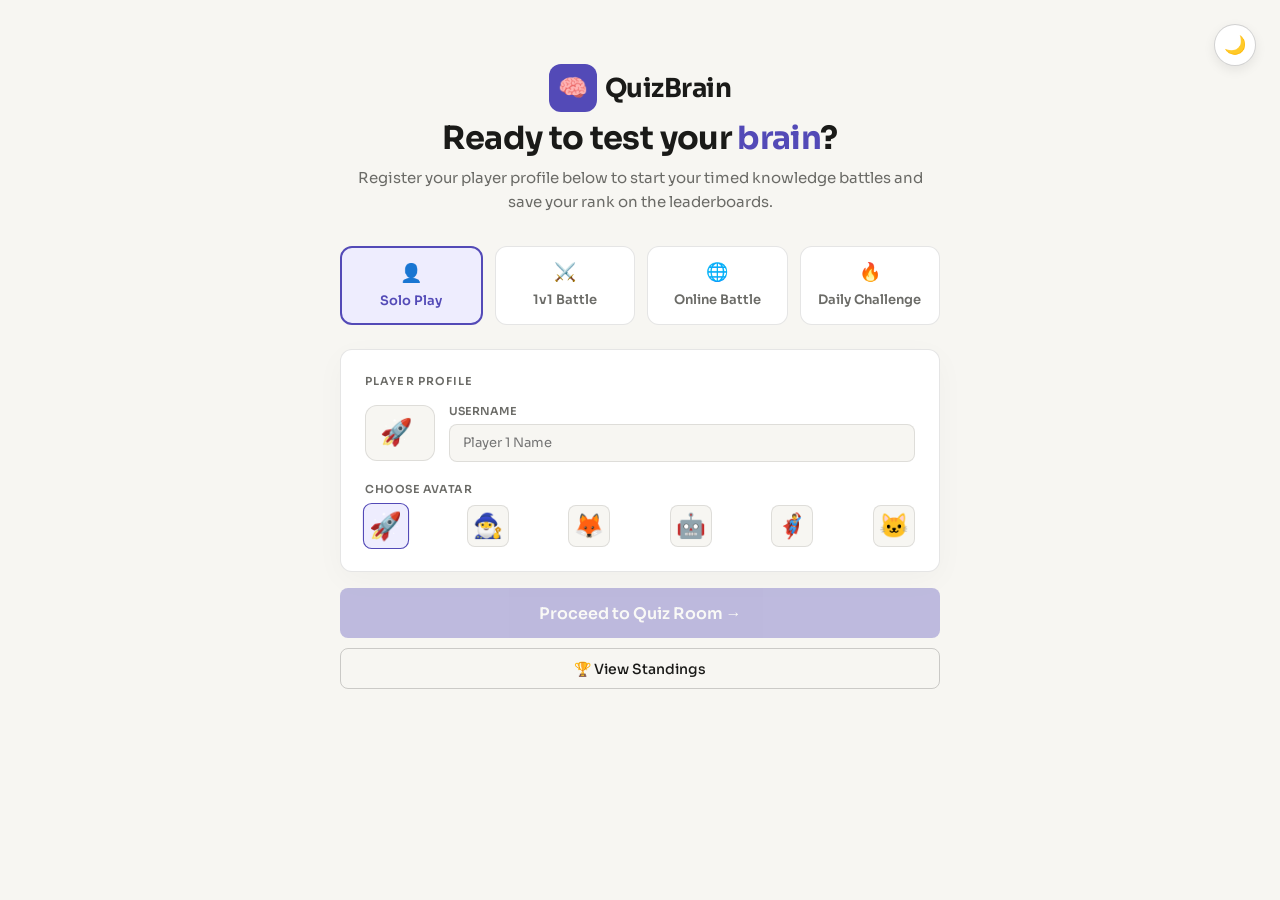
==== commit 8eda1139: "theme" ====
--- a/index.html
+++ b/index.html
@@ -7,6 +7,7 @@
   <link rel="preconnect" href="https://fonts.googleapis.com" />
   <link href="https://fonts.googleapis.com/css2?family=Sora:wght@400;500;600;700&display=swap" rel="stylesheet" />
   <link rel="stylesheet" href="style.css" />
+  <script src="theme.js"></script>
 </head>
 <body>
   <div class="container" style="padding-top: 2rem;">
--- a/style.css
+++ b/style.css
@@ -25,7 +25,7 @@
 }
 
 @media (prefers-color-scheme: dark) {
-  :root {
+  :root:not([data-theme="light"]) {
     --bg: #18181A;
     --surface: #242428;
     --border: rgba(255,255,255,0.1);
@@ -41,6 +41,21 @@
   }
 }
 
+:root[data-theme="dark"] {
+  --bg: #18181A;
+  --surface: #242428;
+  --border: rgba(255,255,255,0.1);
+  --border-md: rgba(255,255,255,0.18);
+  --text: #F0EFE8;
+  --text-secondary: #8a8a86;
+  --purple-light: #2a2660;
+  --green-light: #1a2e0a;
+  --red-light: #2e1010;
+  --amber-light: #2a1a04;
+  --teal-light: #062e22;
+  --coral-light: #2e1408;
+}
+
 body {
   font-family: 'Sora', sans-serif;
   background: var(--bg);
@@ -525,10 +540,15 @@
   color: var(--purple-dark);
 }
 @media (prefers-color-scheme: dark) {
-  .locked-overlay {
+  :root:not([data-theme="light"]) .locked-overlay {
     background: rgba(36, 36, 40, 0.88);
     color: var(--purple-light);
   }
+}
+
+:root[data-theme="dark"] .locked-overlay {
+  background: rgba(36, 36, 40, 0.88);
+  color: var(--purple-light);
 }
 
 .battle-bar-wrap {
@@ -629,4 +649,46 @@
   box-shadow: 0 2px 6px rgba(83, 74, 183, 0.3);
 }
 
-
+/* ── THEME TOGGLE STYLES ── */
+.theme-toggle {
+  position: fixed;
+  top: 1.5rem;
+  right: 1.5rem;
+  z-index: 1000;
+}
+
+.theme-toggle-btn {
+  background: var(--surface);
+  border: 1.5px solid var(--border-md);
+  color: var(--text);
+  width: 42px;
+  height: 42px;
+  border-radius: 50%;
+  display: flex;
+  align-items: center;
+  justify-content: center;
+  cursor: pointer;
+  box-shadow: 0 4px 12px rgba(0, 0, 0, 0.08);
+  transition: all 0.25s cubic-bezier(0.175, 0.885, 0.32, 1.275);
+  font-size: 18px;
+  outline: none;
+}
+
+.theme-toggle-btn:hover {
+  transform: scale(1.1) rotate(15deg);
+  border-color: var(--purple);
+  box-shadow: 0 6px 16px rgba(83, 74, 183, 0.22);
+}
+
+.theme-toggle-btn:active {
+  transform: scale(0.95);
+}
+
+@media (max-width: 768px) {
+  .theme-toggle {
+    top: 1rem;
+    right: 1rem;
+  }
+}
+
+
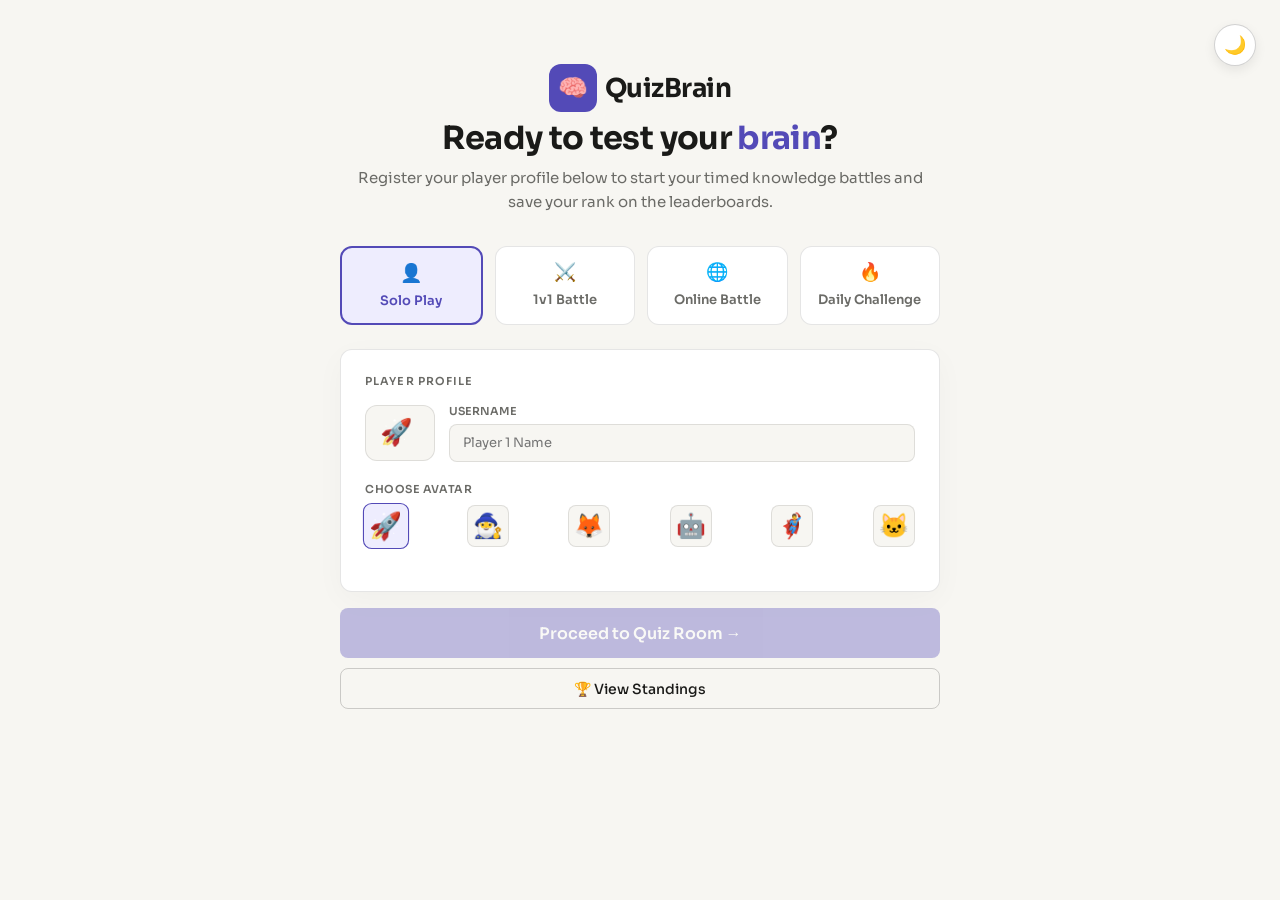
==== commit 68872c4c: "badhes" ====
--- a/index.html
+++ b/index.html
@@ -8,6 +8,7 @@
   <link href="https://fonts.googleapis.com/css2?family=Sora:wght@400;500;600;700&display=swap" rel="stylesheet" />
   <link rel="stylesheet" href="style.css" />
   <script src="theme.js"></script>
+  <script src="badges.js"></script>
 </head>
 <body>
   <div class="container" style="padding-top: 2rem;">
@@ -71,13 +72,19 @@
       </div>
 
       <div style="font-size: 11px; font-weight: 600; text-transform: uppercase; letter-spacing: 0.05em; color: var(--text-secondary); margin-bottom: 0.6rem;">Choose Avatar</div>
-      <div style="display: flex; gap: 8px; justify-content: space-between;">
+      <div style="display: flex; gap: 8px; justify-content: space-between; margin-bottom: 1.25rem;">
         <span class="avatar-option p1-opt active" data-avatar="🚀" onclick="selectAvatar(1, '🚀')">🚀</span>
         <span class="avatar-option p1-opt" data-avatar="🧙‍♂️" onclick="selectAvatar(1, '🧙‍♂️')">🧙‍♂️</span>
         <span class="avatar-option p1-opt" data-avatar="🦊" onclick="selectAvatar(1, '🦊')">🦊</span>
         <span class="avatar-option p1-opt" data-avatar="🤖" onclick="selectAvatar(1, '🤖')">🤖</span>
         <span class="avatar-option p1-opt" data-avatar="🦸‍♂️" onclick="selectAvatar(1, '🦸‍♂️')">🦸‍♂️</span>
         <span class="avatar-option p1-opt" data-avatar="🐱" onclick="selectAvatar(1, '🐱')">🐱</span>
+      </div>
+
+      <!-- Earned Badges Row -->
+      <div id="p1-badges-row" style="display: none; border-top: 1.5px solid var(--border); padding-top: 1rem;">
+        <div style="font-size: 11px; font-weight: 600; text-transform: uppercase; letter-spacing: 0.05em; color: var(--text-secondary); margin-bottom: 0.5rem;">Earned Badges 🥇</div>
+        <div id="p1-badges-container" style="display: flex; gap: 6px; flex-wrap: wrap;"></div>
       </div>
     </div>
 
@@ -267,6 +274,11 @@
       const p2Name = document.getElementById('p2-username').value.trim();
       const proceedBtn = document.getElementById('proceed-btn');
       
+      // Update earned badges preview dynamically
+      if (typeof renderPlayerBadges === 'function') {
+        renderPlayerBadges(p1Name, 'p1-badges-container', 'p1-badges-row');
+      }
+      
       document.getElementById('p1-preview-name').textContent = p1Name;
       document.getElementById('p2-preview-name').textContent = p2Name;
       
--- a/style.css
+++ b/style.css
@@ -691,4 +691,90 @@
   }
 }
 
-
+/* ── ANALYTICS DASHBOARD ── */
+.analytics-dashboard {
+  animation: fadeIn 0.4s ease;
+}
+
+@media (max-width: 500px) {
+  .analytics-grid-two {
+    grid-template-columns: 1fr !important;
+  }
+}
+
+/* ── ACHIEVEMENT BADGE PILLS ── */
+.badge-pill {
+  display: inline-flex;
+  align-items: center;
+  gap: 5px;
+  font-family: 'Sora', sans-serif;
+  font-weight: 700;
+  border-radius: 20px;
+  transition: all 0.2s cubic-bezier(0.175, 0.885, 0.32, 1.275);
+  cursor: help;
+  user-select: none;
+  border: 1px solid rgba(0,0,0,0.06);
+}
+
+.badge-pill-md {
+  padding: 4px 10px;
+  font-size: 11px;
+}
+
+.badge-pill-sm {
+  padding: 2px 7px;
+  font-size: 9px;
+  gap: 3px;
+}
+
+.badge-pill:hover {
+  transform: translateY(-2px) scale(1.04);
+  box-shadow: 0 4px 10px rgba(0,0,0,0.08);
+}
+
+/* Badge Color Grades */
+.badge-bronze {
+  background: #FDF3E7;
+  color: #8C5920;
+}
+.badge-purple {
+  background: #F5EFFF;
+  color: #6C38C2;
+}
+.badge-teal {
+  background: #E8F9F5;
+  color: #0E7362;
+}
+.badge-gold {
+  background: #FFFDF0;
+  color: #9C7E00;
+  border-color: rgba(255, 215, 0, 0.3);
+  box-shadow: 0 2px 6px rgba(255, 215, 0, 0.1);
+}
+.badge-coral {
+  background: #FFF3F0;
+  color: #C23B1D;
+}
+.badge-amber {
+  background: #FFF8E6;
+  color: #A36A00;
+}
+
+/* Dark theme support overrides for badges */
+@media (prefers-color-scheme: dark) {
+  :root:not([data-theme="light"]) .badge-bronze { background: #2A1A0C; color: #E3AF7D; }
+  :root:not([data-theme="light"]) .badge-purple { background: #1B0F2E; color: #C29FFF; }
+  :root:not([data-theme="light"]) .badge-teal { background: #07221E; color: #8BEBE1; }
+  :root:not([data-theme="light"]) .badge-gold { background: #2A240C; color: #FFE782; }
+  :root:not([data-theme="light"]) .badge-coral { background: #2E0E08; color: #FFA391; }
+  :root:not([data-theme="light"]) .badge-amber { background: #2E1F07; color: #FFDB8B; }
+}
+
+:root[data-theme="dark"] .badge-bronze { background: #2A1A0C; color: #E3AF7D; }
+:root[data-theme="dark"] .badge-purple { background: #1B0F2E; color: #C29FFF; }
+:root[data-theme="dark"] .badge-teal { background: #07221E; color: #8BEBE1; }
+:root[data-theme="dark"] .badge-gold { background: #2A240C; color: #FFE782; }
+:root[data-theme="dark"] .badge-coral { background: #2E0E08; color: #FFA391; }
+:root[data-theme="dark"] .badge-amber { background: #2E1F07; color: #FFDB8B; }
+
+
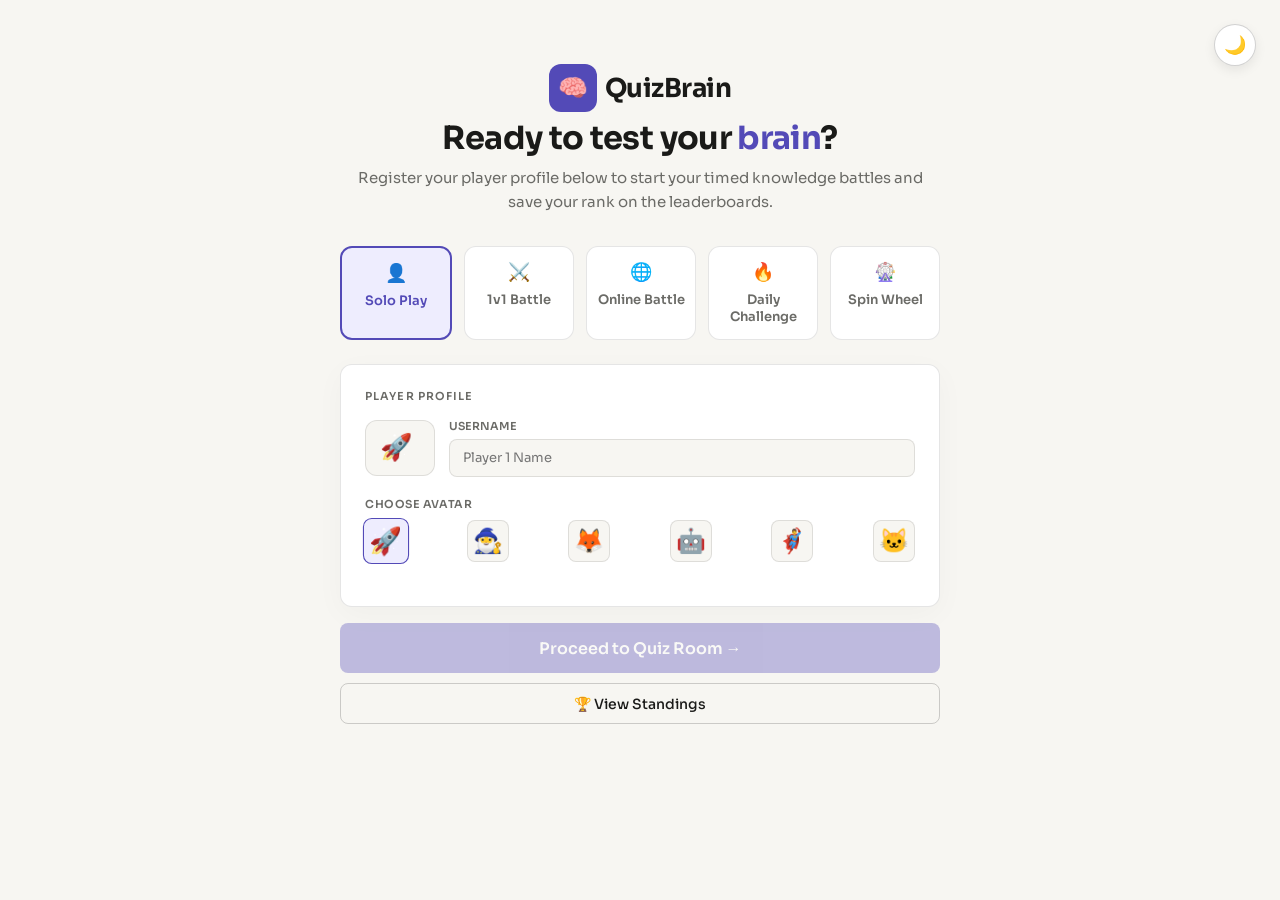
==== commit 07c7328f: "spin wheel" ====
--- a/index.html
+++ b/index.html
@@ -10,7 +10,7 @@
   <script src="theme.js"></script>
   <script src="badges.js"></script>
 </head>
-<body>
+<body>  
   <div class="container" style="padding-top: 2rem;">
     <div style="text-align: center; margin-bottom: 2rem;">
       <div class="brand" style="justify-content: center; margin-bottom: 0.5rem;">
@@ -38,6 +38,10 @@
       <button class="mode-btn" id="mode-daily" onclick="setGameMode('daily')">
         <span style="font-size: 18px;">🔥</span>
         <span style="margin-top:2px;">Daily Challenge</span>
+      </button>
+      <button class="mode-btn" id="mode-spin" onclick="setGameMode('spin')">
+        <span style="font-size: 18px;">🎡</span>
+        <span style="margin-top:2px;">Spin Wheel</span>
       </button>
     </div>
 
@@ -240,6 +244,11 @@
       document.getElementById('mode-online').classList.toggle('active', mode === 'online');
       document.getElementById('mode-daily').classList.toggle('active', mode === 'daily');
       
+      const spinBtn = document.getElementById('mode-spin');
+      if (spinBtn) {
+        spinBtn.classList.toggle('active', mode === 'spin');
+      }
+      
       document.getElementById('p2-card').style.display = (mode === 'battle' ? 'block' : 'none');
       document.getElementById('p1-label').textContent = (mode === 'battle' ? 'Player 1 Profile' : 'Player Profile');
       
@@ -306,6 +315,13 @@
         } else {
           proceedBtn.textContent = `Fill username to start 🔥`;
         }
+      } else if (gameMode === 'spin') {
+        proceedBtn.disabled = (p1Name.length === 0);
+        if (p1Name.length > 0) {
+          proceedBtn.textContent = `Proceed to Spin Room as ${p1Name} 🎡`;
+        } else {
+          proceedBtn.textContent = `Proceed to Spin Room 🎡`;
+        }
       } else {
         proceedBtn.disabled = (p1Name.length === 0 || p2Name.length === 0);
         if (p1Name.length > 0 && p2Name.length > 0) {
--- a/style.css
+++ b/style.css
@@ -777,4 +777,202 @@
 :root[data-theme="dark"] .badge-coral { background: #2E0E08; color: #FFA391; }
 :root[data-theme="dark"] .badge-amber { background: #2E1F07; color: #FFDB8B; }
 
-
+/* ── URGENT TIMER WARNING ANIMATIONS ── */
+@keyframes timerFlash {
+  0%, 100% { opacity: 1; }
+  50% { opacity: 0.35; }
+}
+
+@keyframes timerPulse {
+  0%, 100% { transform: scale(1); }
+  50% { transform: scale(1.08); }
+}
+
+.timer-ring-wrap {
+  transition: transform 0.2s cubic-bezier(0.175, 0.885, 0.32, 1.275);
+}
+
+.timer-ring-wrap.urgent {
+  animation: timerPulse 0.8s ease-in-out infinite, timerFlash 0.8s ease-in-out infinite;
+}
+
+/* ── SPIN WHEEL GAME MODE STYLES ── */
+.mode-selector {
+  flex-wrap: wrap !important;
+}
+
+@media (max-width: 480px) {
+  .mode-btn {
+    flex: 1 1 45% !important;
+  }
+}
+
+.spin-wheel-container {
+  display: flex;
+  flex-direction: column;
+  align-items: center;
+  justify-content: center;
+  background: var(--surface);
+  border: 1.5px solid var(--border);
+  border-radius: var(--radius);
+  padding: 2rem 1.5rem;
+  box-shadow: 0 12px 40px rgba(0,0,0,0.03);
+  margin: 1rem 0;
+  text-align: center;
+  position: relative;
+  overflow: hidden;
+  animation: fadeIn 0.3s ease;
+}
+
+.spin-wheel-wrapper {
+  position: relative;
+  width: 300px;
+  height: 300px;
+  margin: 1.5rem 0;
+  display: flex;
+  align-items: center;
+  justify-content: center;
+}
+
+.spin-wheel-canvas-glow {
+  border-radius: 50%;
+  box-shadow: 0 10px 30px rgba(83, 74, 183, 0.12);
+  background: var(--surface);
+  transition: box-shadow 0.4s ease;
+}
+
+.spin-wheel-container.spinning .spin-wheel-canvas-glow {
+  box-shadow: 0 15px 45px rgba(83, 74, 183, 0.3);
+}
+
+.spin-pointer {
+  position: absolute;
+  top: -6px;
+  left: 50%;
+  transform: translateX(-50%);
+  width: 0;
+  height: 0;
+  border-left: 14px solid transparent;
+  border-right: 14px solid transparent;
+  border-top: 28px solid #FFD700;
+  filter: drop-shadow(0 3px 4px rgba(0,0,0,0.25));
+  z-index: 5;
+}
+
+.spin-pointer-pin {
+  position: absolute;
+  top: -10px;
+  left: 50%;
+  transform: translateX(-50%);
+  width: 10px;
+  height: 10px;
+  background: #CD7F32;
+  border-radius: 50%;
+  z-index: 6;
+}
+
+.btn-spin-action {
+  background: linear-gradient(135deg, var(--purple), #7966FF);
+  color: #fff;
+  border: none;
+  border-radius: 30px;
+  padding: 0.85rem 2.25rem;
+  font-family: 'Sora', sans-serif;
+  font-size: 15px;
+  font-weight: 700;
+  cursor: pointer;
+  box-shadow: 0 6px 18px rgba(83, 74, 183, 0.25);
+  transition: all 0.2s cubic-bezier(0.175, 0.885, 0.32, 1.275);
+  display: inline-flex;
+  align-items: center;
+  gap: 8px;
+  text-transform: uppercase;
+  letter-spacing: 0.05em;
+}
+
+.btn-spin-action:hover:not(:disabled) {
+  transform: translateY(-2px);
+  box-shadow: 0 10px 22px rgba(83, 74, 183, 0.4);
+}
+
+.btn-spin-action:active:not(:disabled) {
+  transform: translateY(1px) scale(0.97);
+}
+
+.btn-spin-action:disabled {
+  background: var(--border-md);
+  color: var(--text-secondary);
+  box-shadow: none;
+  cursor: not-allowed;
+}
+
+.spin-announcement {
+  position: absolute;
+  inset: 0;
+  background: rgba(255, 255, 255, 0.96);
+  display: flex;
+  flex-direction: column;
+  align-items: center;
+  justify-content: center;
+  opacity: 0;
+  pointer-events: none;
+  transition: opacity 0.3s ease;
+  z-index: 100;
+}
+
+@media (prefers-color-scheme: dark) {
+  :root:not([data-theme="light"]) .spin-announcement {
+    background: rgba(36, 36, 40, 0.96);
+  }
+}
+:root[data-theme="dark"] .spin-announcement {
+  background: rgba(36, 36, 40, 0.96);
+}
+
+.spin-announcement.active {
+  opacity: 1;
+  pointer-events: auto;
+}
+
+.spin-announcement-title {
+  font-size: 12px;
+  font-weight: 700;
+  text-transform: uppercase;
+  letter-spacing: 0.1em;
+  color: var(--text-secondary);
+  margin-bottom: 0.5rem;
+}
+
+.spin-announcement-card {
+  font-size: 30px;
+  font-weight: 800;
+  display: flex;
+  align-items: center;
+  gap: 10px;
+  animation: pop 0.4s ease infinite alternate;
+}
+
+.spin-lobby-card {
+  background: linear-gradient(135deg, var(--teal-light), var(--purple-light));
+  border: 2px dashed var(--purple);
+  border-radius: var(--radius);
+  padding: 1.5rem;
+  margin-bottom: 1.5rem;
+  box-shadow: 0 8px 30px rgba(83, 74, 183, 0.05);
+  position: relative;
+  overflow: hidden;
+  text-align: center;
+}
+
+.spin-lobby-floating-emoji {
+  position: absolute;
+  right: -15px;
+  bottom: -20px;
+  font-size: 120px;
+  opacity: 0.06;
+  transform: rotate(15deg);
+  pointer-events: none;
+  user-select: none;
+}
+
+
